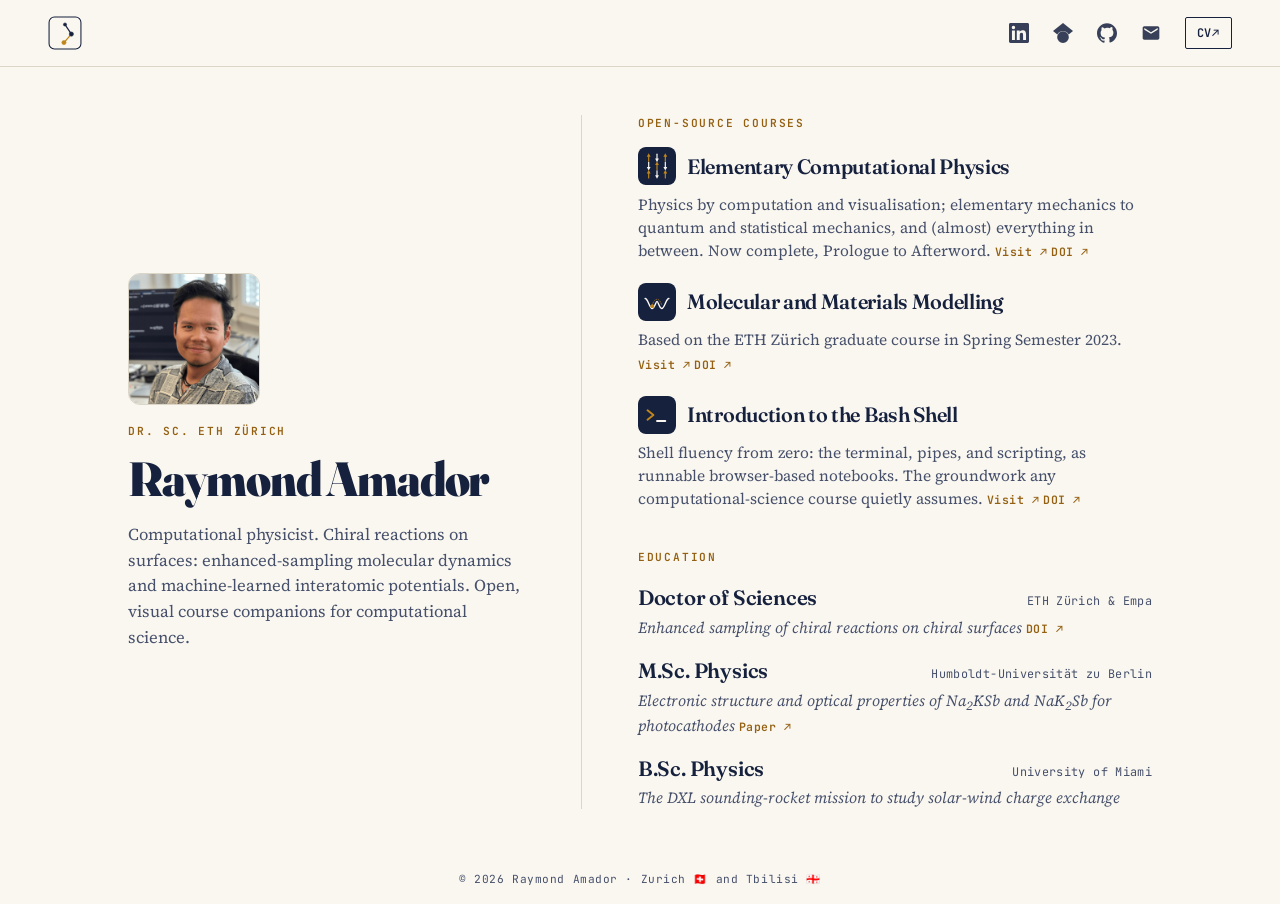
==== index.html @ 1c8e8910 "Education: dissertation DOI (ETH Research Collection) + the MSc-work paper (JPCM 2021)" ====
<!DOCTYPE html>
<html lang="en">
<head>
  <meta charset="utf-8">
  <meta name="viewport" content="width=device-width, initial-scale=1">
  <title>Raymond Amador — Computational Physicist (Dr. sc. ETH Zürich)</title>
  <meta name="description" content="Raymond Amador — computational physicist (Dr. sc. ETH Zürich), and author of open, visual course companions in computational science.">
  <meta name="author" content="Raymond Amador">
  <link rel="canonical" href="https://ramador.me/">

  <meta property="og:type" content="website">
  <meta property="og:title" content="Raymond Amador">
  <meta property="og:description" content="Computational physicist (Dr. sc. ETH Zürich), and author of open, visual course companions in computational science.">
  <meta property="og:url" content="https://ramador.me/">
  <meta property="og:image" content="https://ramador.me/portrait.jpg">
  <meta property="og:image:width" content="640">
  <meta property="og:image:height" content="640">
  <meta name="twitter:card" content="summary">

  <link rel="preconnect" href="https://fonts.googleapis.com">
  <link rel="preconnect" href="https://fonts.gstatic.com" crossorigin>
  <link href="https://fonts.googleapis.com/css2?family=Fraunces:opsz,wght@9..144,400;9..144,600;9..144,900&family=Source+Serif+4:opsz,wght@8..60,400;8..60,600&family=JetBrains+Mono:wght@500;600&display=swap" rel="stylesheet">

  <!-- Real favicon FILES, not a data: URI — Google's favicon crawler only
       fetches crawlable URLs, so an inline icon leaves search results with
       the generic globe. The 96px PNG is the multiple-of-48 size Google
       prefers; /favicon.ico is the zero-config fallback every crawler tries. -->
  <link rel="icon" href="/favicon.svg" type="image/svg+xml">
  <link rel="icon" href="/favicon-96.png" type="image/png" sizes="96x96">
  <link rel="icon" href="/favicon.ico" sizes="48x48 32x32 16x16">
  <link rel="apple-touch-icon" href="/apple-touch-icon.png">

  <link rel="stylesheet" href="style.css">

  <script type="application/ld+json">
  {
    "@context": "https://schema.org",
    "@type": "Person",
    "name": "Raymond Amador",
    "jobTitle": "Computational Physicist",
    "url": "https://ramador.me/",
    "image": "https://ramador.me/portrait.jpg",
    "description": "Computational physicist (Dr. sc. ETH Zürich) and author of open, interactive course companions in computational science.",
    "alumniOf": [
      { "@type": "CollegeOrUniversity", "name": "ETH Zürich" },
      { "@type": "CollegeOrUniversity", "name": "Humboldt-Universität zu Berlin" },
      { "@type": "CollegeOrUniversity", "name": "University of Miami" }
    ],
    "sameAs": [
      "https://www.linkedin.com/in/ramador09",
      "https://scholar.google.com/citations?user=wbPjP08AAAAJ",
      "https://github.com/ramador09"
    ]
  }
  </script>
</head>
<body>

  <!-- ============================== TOP BAR ============================= -->
  <header class="topbar">
    <a class="wordmark" href="/" aria-label="Home — Raymond Amador">
      <svg class="mark" viewBox="0 0 64 64" xmlns="http://www.w3.org/2000/svg" aria-hidden="true">
        <rect class="frame" x="2" y="2" width="60" height="60" rx="10"/>
        <line class="struct" x1="32" y1="16" x2="44" y2="34" stroke-width="2.4" stroke-linecap="round"/>
        <line class="amber" x1="44" y1="34" x2="30" y2="50" stroke-width="2.4" stroke-linecap="round"/>
        <circle class="struct" cx="32" cy="16" r="3"/>
        <circle class="struct" cx="44" cy="34" r="4"/>
        <circle class="amber" cx="30" cy="50" r="4"/>
      </svg>
    </a>
    <nav class="contact" aria-label="Contact and profiles">
      <a href="https://www.linkedin.com/in/ramador09/" aria-label="LinkedIn">
        <svg class="icon" viewBox="0 0 24 24" aria-hidden="true"><path d="M20.447 20.452h-3.554v-5.569c0-1.328-.027-3.037-1.852-3.037-1.853 0-2.136 1.445-2.136 2.939v5.667H9.351V9h3.414v1.561h.046c.477-.9 1.637-1.85 3.37-1.85 3.601 0 4.267 2.37 4.267 5.455v6.286zM5.337 7.433a2.062 2.062 0 0 1-2.063-2.065 2.064 2.064 0 1 1 2.063 2.065zm1.782 13.019H3.555V9h3.564v11.452zM22.225 0H1.771C.792 0 0 .774 0 1.729v20.542C0 23.227.792 24 1.771 24h20.451C23.2 24 24 23.227 24 22.271V1.729C24 .774 23.2 0 22.225 0h.002z"/></svg>
      </a>
      <a href="https://scholar.google.com/citations?user=wbPjP08AAAAJ&amp;hl=de" aria-label="Google Scholar">
        <svg class="icon" viewBox="0 0 24 24" aria-hidden="true"><path d="M5.242 13.769L0 9.5 12 0l12 9.5-5.242 4.269C17.548 11.249 14.978 9.5 12 9.5c-2.977 0-5.548 1.748-6.758 4.269zM12 10a7 7 0 1 0 0 14 7 7 0 0 0 0-14z"/></svg>
      </a>
      <a href="https://github.com/ramador09" aria-label="GitHub">
        <svg class="icon" viewBox="0 0 24 24" aria-hidden="true"><path d="M12 .297c-6.63 0-12 5.373-12 12 0 5.303 3.438 9.8 8.205 11.385.6.113.82-.258.82-.577 0-.285-.01-1.04-.015-2.04-3.338.724-4.042-1.61-4.042-1.61C4.422 18.07 3.633 17.7 3.633 17.7c-1.087-.744.084-.729.084-.729 1.205.084 1.838 1.236 1.838 1.236 1.07 1.835 2.809 1.305 3.495.998.108-.776.417-1.305.76-1.605-2.665-.305-5.467-1.334-5.467-5.931 0-1.311.469-2.381 1.236-3.221-.124-.303-.535-1.524.117-3.176 0 0 1.008-.322 3.301 1.23A11.509 11.509 0 0 1 12 5.803c1.02.005 2.047.138 3.006.404 2.291-1.552 3.297-1.23 3.297-1.23.653 1.653.242 2.874.118 3.176.77.84 1.235 1.911 1.235 3.221 0 4.609-2.807 5.624-5.479 5.921.43.372.823 1.102.823 2.222 0 1.606-.014 2.898-.014 3.293 0 .322.216.694.825.576C20.565 22.092 24 17.592 24 12.297c0-6.627-5.373-12-12-12"/></svg>
      </a>
      <a id="email-link" href="#" aria-label="Email">
        <svg class="icon" viewBox="0 0 24 24" aria-hidden="true"><path d="M20 4H4c-1.1 0-2 .9-2 2v12c0 1.1.9 2 2 2h16c1.1 0 2-.9 2-2V6c0-1.1-.9-2-2-2zm0 4l-8 5-8-5V6l8 5 8-5v2z"/></svg>
      </a>
      <a class="cv-link" href="cv.pdf">CV <span aria-hidden="true">↗</span></a>
    </nav>
  </header>

  <!-- =============================== STAGE ============================= -->
  <main class="stage">
    <div class="grid">

      <!-- ---- identity (left) ---- -->
      <section class="identity">
        <img class="portrait" src="portrait.jpg" width="640" height="640" alt="Portrait of Raymond Amador">
        <div>
          <p class="eyebrow">Dr.&nbsp;sc.&nbsp;ETH&nbsp;Zürich</p>
          <h1>Raymond Amador</h1>
        </div>
        <p class="lead">
          Computational physicist. Chiral reactions on surfaces: enhanced-sampling
          molecular dynamics and machine-learned interatomic potentials. Open, visual
          course companions for computational science.
        </p>
      </section>

      <!-- ---- work + education (right) ---- -->
      <section class="detail">

        <div class="block">
          <p class="eyebrow">Open-Source Courses</p>
          <ol class="work-list">
            <li class="work">
              <div class="work-head">
                <img class="work-logo" src="ecp-logo.svg" alt="Elementary Computational Physics course logo" width="64" height="64">
                <h2 class="work-title">
                  <a href="https://ramador.me/elementary-computational-physics-public/">Elementary Computational Physics</a>
                </h2>
              </div>
              <p class="work-desc">
                Physics by computation and visualisation; elementary mechanics to
                quantum and statistical mechanics, and (almost) everything in between.
                Now complete, Prologue to Afterword.
                <a class="inline-link" href="https://ramador.me/elementary-computational-physics-public/">Visit&nbsp;<span aria-hidden="true">↗</span></a>
                <a class="inline-link" href="https://doi.org/10.5281/zenodo.21418790">DOI&nbsp;<span aria-hidden="true">↗</span></a>
              </p>
            </li>
            <li class="work">
              <div class="work-head">
                <img class="work-logo" src="mmm-logo.svg" alt="Molecular and Materials Modelling course logo" width="64" height="64">
                <h2 class="work-title">
                  <a href="https://ramador.me/molecular-materials-modelling-public/">Molecular and Materials Modelling</a>
                </h2>
              </div>
              <p class="work-desc">
                Based on the ETH&nbsp;Zürich graduate course in Spring Semester&nbsp;2023.
                <a class="inline-link" href="https://ramador.me/molecular-materials-modelling-public/">Visit&nbsp;<span aria-hidden="true">↗</span></a>
                <a class="inline-link" href="https://doi.org/10.5281/zenodo.21418786">DOI&nbsp;<span aria-hidden="true">↗</span></a>
              </p>
            </li>
            <li class="work">
              <div class="work-head">
                <img class="work-logo" src="bash-logo.svg" alt="Introduction to the Bash Shell course logo" width="64" height="64">
                <h2 class="work-title">
                  <a href="https://ramador.me/bash-primer-public/">Introduction to the Bash Shell</a>
                </h2>
              </div>
              <p class="work-desc">
                Shell fluency from zero: the terminal, pipes, and scripting, as
                runnable browser-based notebooks. The groundwork any
                computational-science course quietly assumes.
                <a class="inline-link" href="https://ramador.me/bash-primer-public/">Visit&nbsp;<span aria-hidden="true">↗</span></a>
                <a class="inline-link" href="https://doi.org/10.5281/zenodo.21418788">DOI&nbsp;<span aria-hidden="true">↗</span></a>
              </p>
            </li>
          </ol>
        </div>

        <div class="block">
          <p class="eyebrow">Education</p>
          <ul class="edu-list">
            <li class="edu">
              <div class="edu-row">
                <span class="deg">Doctor of Sciences</span>
                <span class="inst">ETH&nbsp;Zürich &amp; Empa</span>
              </div>
              <p class="edu-note"><em>Enhanced sampling of chiral reactions on chiral surfaces</em>
                <a class="inline-link" href="https://doi.org/10.3929/ethz-c-000785904">DOI&nbsp;<span aria-hidden="true">↗</span></a></p>
            </li>
            <li class="edu">
              <div class="edu-row">
                <span class="deg">M.Sc. Physics</span>
                <span class="inst">Humboldt-Universität zu Berlin</span>
              </div>
              <p class="edu-note"><em>Electronic structure and optical properties of Na<sub>2</sub>KSb and NaK<sub>2</sub>Sb for photocathodes</em>
                <a class="inline-link" href="https://doi.org/10.1088/1361-648X/ac0e70">Paper&nbsp;<span aria-hidden="true">↗</span></a></p>
            </li>
            <li class="edu">
              <div class="edu-row">
                <span class="deg">B.Sc. Physics</span>
                <span class="inst">University of Miami</span>
              </div>
              <p class="edu-note"><em>The DXL sounding-rocket mission to study solar-wind charge exchange</em></p>
            </li>
          </ul>
        </div>

      </section>
    </div>
  </main>

  <footer class="footer">
    <p class="fineprint">&copy; 2026 Raymond Amador &middot; Zurich 🇨🇭 and Tbilisi 🇬🇪</p>
  </footer>

  <script>
    (function () {
      var user = "ray", domain = "ramador.me";
      var a = document.getElementById("email-link");
      if (a) { a.setAttribute("href", "mailto:" + user + "@" + domain); }
    })();
  </script>

  <!-- Privacy-friendly, cookieless analytics (GoatCounter) — GDPR-friendly, no
       cookies, no personal data. TO ACTIVATE: create a free account at
       https://www.goatcounter.com/ and claim the code "ramador" (so the endpoint
       below resolves). If that code is taken, register another and update the
       subdomain here. Until then this is a harmless no-op. -->
  <script data-goatcounter="https://ramador.goatcounter.com/count"
          async src="//gc.zgo.at/count.js"></script>
</body>
</html>
---- style.css ----
/* Raymond Amador — portfolio landing page.
   Single-screen, two-column layout. Shares the course books' identity:
   Fraunces (display), Source Serif 4 (body), JetBrains Mono (labels),
   ink #16213e + amber #c0851a on parchment #faf7f0. Light and dark. */

:root {
  --ink:        #16213e;
  --ink-soft:   #46506b;
  --accent:     #c0851a;   /* brand amber: icons, underlines, decoration */
  --accent-text:#946011;   /* deeper amber for small TEXT — WCAG AA on parchment */
  --paper:      #faf7f0;
  --hairline:   #dcd6c8;

  --display: 'Fraunces', 'Iowan Old Style', Georgia, serif;
  --body:    'Source Serif 4', 'Iowan Old Style', Georgia, serif;
  --mono:    'JetBrains Mono', 'SFMono-Regular', Menlo, Consolas, monospace;
}

@media (prefers-color-scheme: dark) {
  :root {
    --ink:      #ece6d8;
    --ink-soft: #9aa0b4;
    --accent:   #e0a93f;
    --accent-text:#e0a93f;   /* bright amber already passes on dark ink */
    --paper:    #11182b;
    --hairline: #2b3450;
  }
}

* { box-sizing: border-box; }
html { -webkit-text-size-adjust: 100%; }

body {
  margin: 0;
  min-height: 100vh;
  display: flex;
  flex-direction: column;
  background: var(--paper);
  color: var(--ink);
  font-family: var(--body);
  font-size: 1.0625rem;
  line-height: 1.6;
  font-optical-sizing: auto;
  -webkit-font-smoothing: antialiased;
  text-rendering: optimizeLegibility;
}

/* shared editorial label */
.eyebrow {
  font-family: var(--mono);
  font-weight: 600;
  font-size: 0.7rem;
  letter-spacing: 0.16em;
  text-transform: uppercase;
  color: var(--accent-text);
  margin: 0 0 0.9rem;
}

/* ============================ TOP BAR ============================== */
.topbar {
  display: flex;
  align-items: center;
  justify-content: space-between;
  padding: 1rem clamp(1.4rem, 5vw, 3rem);
  border-bottom: 1px solid var(--hairline);
}
.wordmark {
  display: inline-flex;
  align-items: center;
  text-decoration: none;
  line-height: 0;
}
.wordmark .mark {
  height: 34px;
  width: 34px;
  display: block;
  transition: opacity .18s ease;
}
/* The personal mark (double pendulum) adapts to the theme:
   light = thin ink outline frame + ink glyph; the amber bob stays amber. */
.wordmark .frame  { fill: none; stroke: var(--ink); stroke-width: 2; }
.wordmark .struct { fill: var(--ink); stroke: var(--ink); }
.wordmark .amber  { fill: var(--accent); stroke: var(--accent); }
.wordmark:hover .mark,
.wordmark:focus-visible .mark { opacity: 0.78; }
@media (prefers-color-scheme: dark) {
  /* dark = keep a filled badge (brand ink), glyph in the light foreground */
  .wordmark .frame { fill: #16213e; stroke: none; }
}
.contact { display: flex; align-items: center; gap: clamp(0.9rem, 2.4vw, 1.5rem); }
.contact a { color: var(--ink); text-decoration: none; display: inline-flex; align-items: center; transition: color .18s ease; }
.contact a:hover, .contact a:focus-visible { color: var(--accent); outline: none; }
.contact .icon { width: 20px; height: 20px; fill: currentColor; opacity: 0.85; }
.contact a:hover .icon { opacity: 1; }
.cv-link {
  font-family: var(--mono);
  font-size: 0.74rem;
  font-weight: 600;
  letter-spacing: 0.08em;
  text-transform: uppercase;
  color: var(--ink);
  text-decoration: none;
  padding: 0.45em 0.9em;
  border: 1.5px solid var(--ink);
  border-radius: 2px;
  transition: background-color .18s ease, color .18s ease, border-color .18s ease;
}
.cv-link:hover, .cv-link:focus-visible { background: var(--ink); color: var(--paper) !important; }

/* ============================== STAGE ============================= */
.stage {
  flex: 1 1 auto;
  display: flex;
  align-items: center;
  justify-content: center;
  padding: clamp(1.5rem, 4vw, 3rem) clamp(1.4rem, 5vw, 3rem);
}
.grid {
  width: 100%;
  max-width: 64rem;
  display: grid;
  grid-template-columns: minmax(0, 0.82fr) minmax(0, 1.18fr);
  gap: clamp(2rem, 5vw, 3.5rem);
  align-items: center;
}

/* ---- identity (left) ---- */
.identity { display: flex; flex-direction: column; gap: 1.1rem; }
.portrait {
  width: 132px;
  height: 132px;
  object-fit: cover;
  border-radius: 12px;
  border: 1px solid var(--hairline);
}
.identity h1 {
  font-family: var(--display);
  font-variation-settings: 'opsz' 144;
  font-weight: 900;
  font-size: clamp(2.1rem, 4.2vw, 3rem);
  line-height: 1.02;
  letter-spacing: -0.025em;
  margin: 0;
}
.lead {
  font-size: 1.04rem;
  line-height: 1.55;
  color: var(--ink-soft);
  margin: 0;
  max-width: 26rem;
}

/* ---- detail (right): work + education ---- */
.detail {
  display: flex;
  flex-direction: column;
  gap: clamp(1.6rem, 3.5vw, 2.4rem);
  border-left: 1px solid var(--hairline);
  padding-left: clamp(2rem, 5vw, 3.5rem);
}

.work-list, .edu-list { list-style: none; margin: 0; padding: 0; }
.work + .work { margin-top: 1.3rem; }

.work-head { display: flex; align-items: center; gap: 0.7rem; }
.work-logo { flex: none; width: 38px; height: 38px; border-radius: 8px; }
.work-title {
  font-family: var(--display);
  font-variation-settings: 'opsz' 60;
  font-weight: 600;
  font-size: 1.3rem;
  line-height: 1.12;
  letter-spacing: -0.015em;
  margin: 0;
}
.work-title a {
  color: var(--ink);
  text-decoration: none;
  background-image: linear-gradient(var(--accent), var(--accent));
  background-size: 0% 2px;
  background-repeat: no-repeat;
  background-position: 0 92%;
  transition: background-size .25s ease;
}
.work-title a:hover, .work-title a:focus-visible { background-size: 100% 2px; outline: none; }
.work-desc {
  color: var(--ink-soft);
  font-size: 0.97rem;
  line-height: 1.5;
  margin: 0.45rem 0 0;
}
.inline-link {
  font-family: var(--mono);
  font-size: 0.72rem;
  letter-spacing: 0.04em;
  white-space: nowrap;
  color: var(--accent-text);
  text-decoration: none;
  font-weight: 600;
}
.inline-link:hover { text-decoration: underline; }

.edu + .edu { margin-top: 0.95rem; }
.edu-row { display: flex; align-items: baseline; justify-content: space-between; gap: 1rem; flex-wrap: wrap; }
.deg {
  font-family: var(--display);
  font-variation-settings: 'opsz' 40;
  font-weight: 600;
  font-size: 1.3rem;
  letter-spacing: -0.01em;
}
.inst { font-family: var(--mono); font-size: 0.74rem; letter-spacing: 0.03em; color: var(--ink-soft); }
.edu-note { color: var(--ink-soft); margin: 0.15rem 0 0; font-size: 0.97rem; line-height: 1.4; }
.edu-note em { font-style: italic; }

/* ============================== FOOTER =========================== */
.footer { padding: 0.9rem clamp(1.4rem, 5vw, 3rem); }
.fineprint {
  font-family: var(--mono);
  font-size: 0.7rem;
  letter-spacing: 0.05em;
  color: var(--ink-soft);
  margin: 0;
  text-align: center;
}

a:focus-visible { outline: 2px solid var(--accent); outline-offset: 3px; border-radius: 1px; }

/* ---- narrow screens: stack, allow natural scrolling ---- */
@media (max-width: 54rem) {
  .grid { grid-template-columns: 1fr; gap: 2rem; }
  .detail { border-left: 0; padding-left: 0; }
  .lead { max-width: none; }
  .stage { align-items: flex-start; }
}
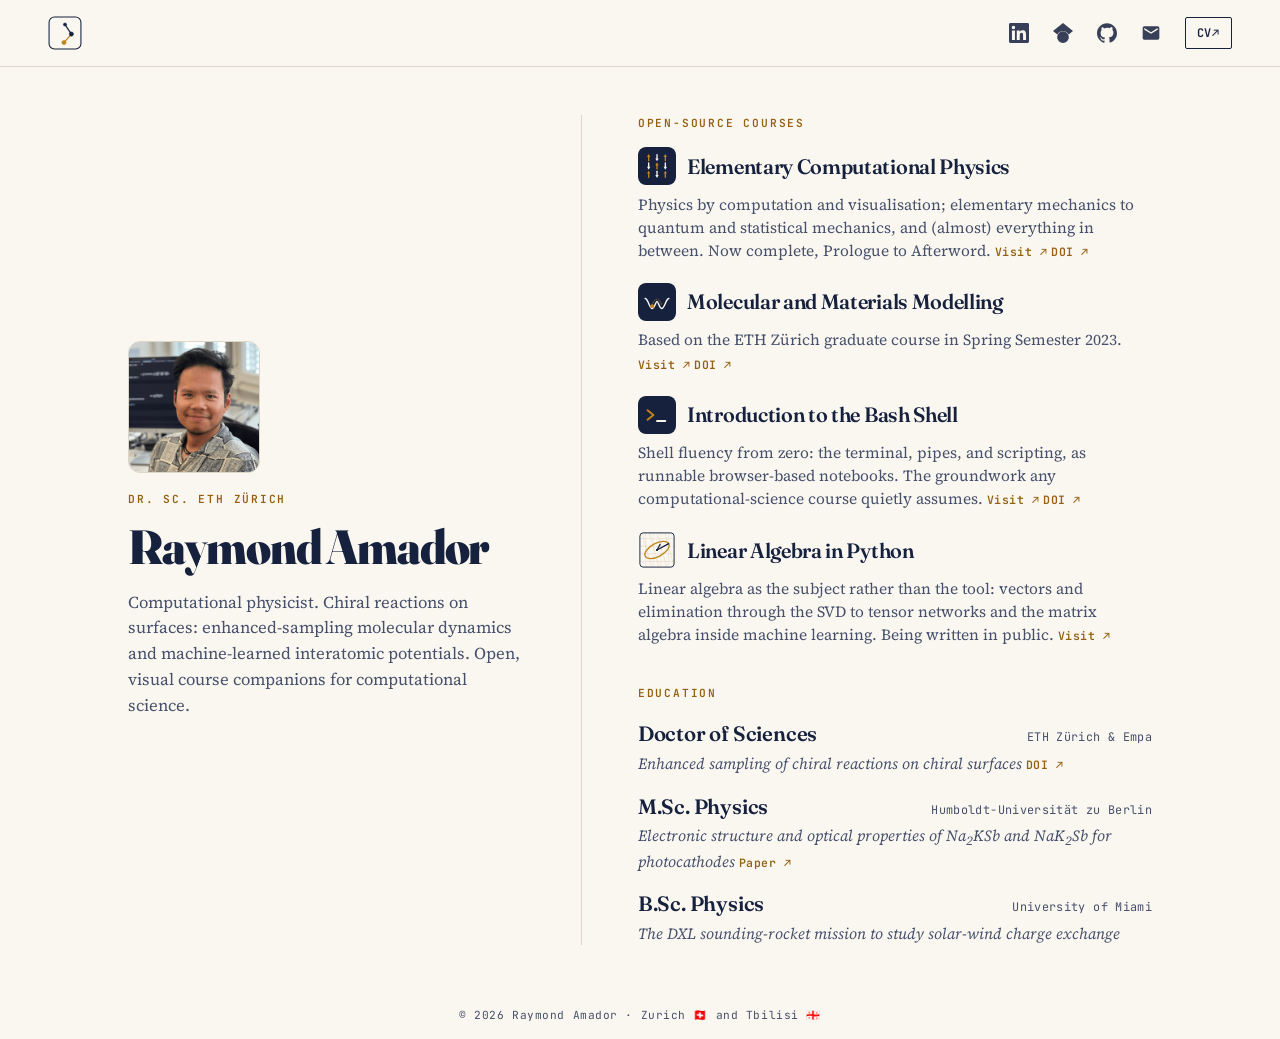
==== commit 15259777: "Add Linear Algebra in Python as the fourth course Card links to the live site; no DOI link yet, sinc" ====
--- a/index.html
+++ b/index.html
@@ -152,6 +152,20 @@
                 <a class="inline-link" href="https://doi.org/10.5281/zenodo.21418788">DOI&nbsp;<span aria-hidden="true">↗</span></a>
               </p>
             </li>
+            <li class="work">
+              <div class="work-head">
+                <img class="work-logo" src="lap-logo.svg" alt="Linear Algebra in Python course logo" width="64" height="64">
+                <h2 class="work-title">
+                  <a href="https://ramador.me/linear-algebra-in-python-public/">Linear Algebra in Python</a>
+                </h2>
+              </div>
+              <p class="work-desc">
+                Linear algebra as the subject rather than the tool: vectors and
+                elimination through the SVD to tensor networks and the matrix
+                algebra inside machine learning. Being written in public.
+                <a class="inline-link" href="https://ramador.me/linear-algebra-in-python-public/">Visit&nbsp;<span aria-hidden="true">↗</span></a>
+              </p>
+            </li>
           </ol>
         </div>
 
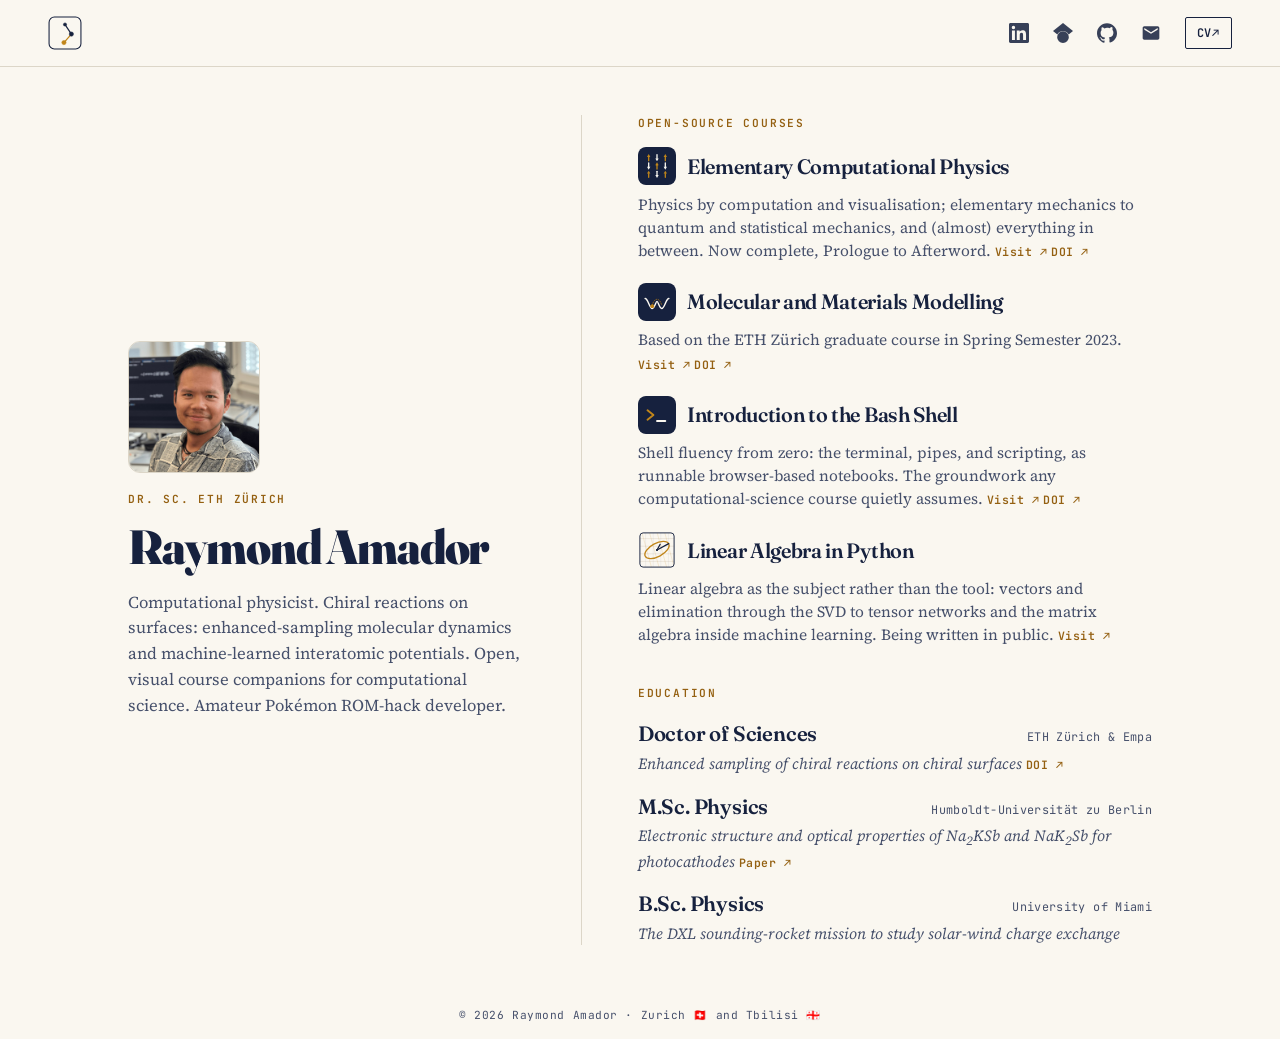
==== commit 2713eca0: "Bio: amateur Pokémon ROM-hack developer A fourth fragment on the lead, in the same staccato register" ====
--- a/index.html
+++ b/index.html
@@ -99,7 +99,8 @@
         <p class="lead">
           Computational physicist. Chiral reactions on surfaces: enhanced-sampling
           molecular dynamics and machine-learned interatomic potentials. Open, visual
-          course companions for computational science.
+          course companions for computational science. Amateur Pokémon
+          ROM-hack developer.
         </p>
       </section>
 
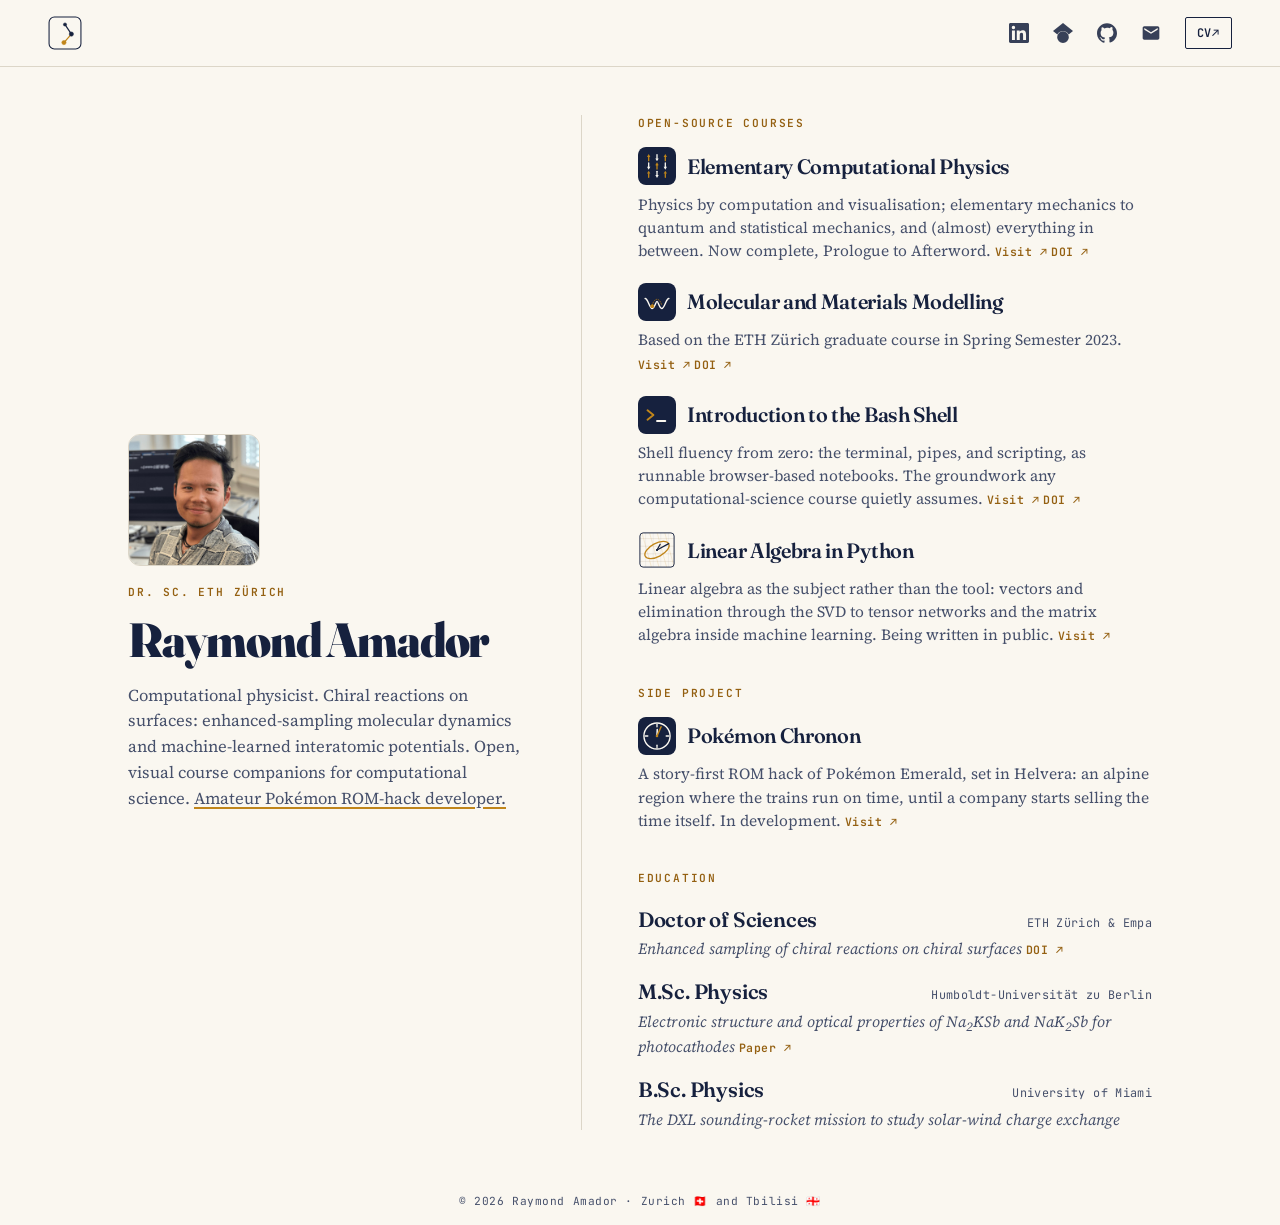
==== commit a90b1d03: "Pokémon Chronon joins the site: project page, side-project card, clock mark /chronon/ is an editoria" ====
--- a/index.html
+++ b/index.html
@@ -99,8 +99,8 @@
         <p class="lead">
           Computational physicist. Chiral reactions on surfaces: enhanced-sampling
           molecular dynamics and machine-learned interatomic potentials. Open, visual
-          course companions for computational science. Amateur Pokémon
-          ROM-hack developer.
+          course companions for computational science.
+          <a href="/chronon/">Amateur Pokémon ROM-hack developer.</a>
         </p>
       </section>
 
@@ -165,6 +165,26 @@
                 elimination through the SVD to tensor networks and the matrix
                 algebra inside machine learning. Being written in public.
                 <a class="inline-link" href="https://ramador.me/linear-algebra-in-python-public/">Visit&nbsp;<span aria-hidden="true">↗</span></a>
+              </p>
+            </li>
+          </ol>
+        </div>
+
+        <div class="block">
+          <p class="eyebrow">Side Project</p>
+          <ol class="work-list">
+            <li class="work">
+              <div class="work-head">
+                <img class="work-logo" src="chronon-logo.svg" alt="Pokémon Chronon project logo: a station clock reading four minutes past twelve" width="64" height="64">
+                <h2 class="work-title">
+                  <a href="/chronon/">Pokémon Chronon</a>
+                </h2>
+              </div>
+              <p class="work-desc">
+                A story-first ROM hack of Pokémon Emerald, set in Helvera: an
+                alpine region where the trains run on time, until a company
+                starts selling the time itself. In development.
+                <a class="inline-link" href="/chronon/">Visit&nbsp;<span aria-hidden="true">↗</span></a>
               </p>
             </li>
           </ol>
--- a/style.css
+++ b/style.css
@@ -226,6 +226,116 @@
 
 a:focus-visible { outline: 2px solid var(--accent); outline-offset: 3px; border-radius: 1px; }
 
+/* a link inside the lead stays quiet: ink text, amber underline on rest */
+.lead a {
+  color: inherit;
+  text-decoration: underline;
+  text-decoration-color: var(--accent);
+  text-decoration-thickness: 1.5px;
+  text-underline-offset: 3px;
+  transition: color .18s ease;
+}
+.lead a:hover, .lead a:focus-visible { color: var(--accent-text); }
+
+/* ======================= PROJECT PAGE (chronon) ==================== */
+/* A scrolling editorial column, unlike the single-screen home. Same voice:
+   Fraunces display, mono captions, hairline rules, one amber accent. */
+.page {
+  flex: 1 1 auto;
+  width: 100%;
+  max-width: 46rem;
+  margin: 0 auto;
+  padding: clamp(2rem, 5vw, 3.2rem) clamp(1.4rem, 5vw, 3rem) 3.5rem;
+}
+.page h1 {
+  font-family: var(--display);
+  font-variation-settings: 'opsz' 144;
+  font-weight: 900;
+  font-size: clamp(2.2rem, 5vw, 3.2rem);
+  line-height: 1.02;
+  letter-spacing: -0.025em;
+  margin: 0 0 1rem;
+}
+.page .lead { max-width: 38rem; font-size: 1.1rem; }
+.prose h2 {
+  font-family: var(--display);
+  font-variation-settings: 'opsz' 60;
+  font-weight: 600;
+  font-size: 1.45rem;
+  letter-spacing: -0.015em;
+  line-height: 1.15;
+  margin: 2.6rem 0 0.7rem;
+}
+.prose p { color: var(--ink-soft); margin: 0.7rem 0; max-width: 40rem; }
+.prose strong { color: var(--ink); font-weight: 600; }
+
+/* pixel art is shown pixelated on purpose — scaling it smooth would be a lie */
+.shot { margin: 1.8rem 0; }
+.shot img {
+  display: block;
+  width: 100%;
+  height: auto;
+  border: 1px solid var(--hairline);
+  border-radius: 10px;
+  image-rendering: pixelated;
+}
+.shot figcaption {
+  font-family: var(--mono);
+  font-size: 0.72rem;
+  letter-spacing: 0.03em;
+  line-height: 1.55;
+  color: var(--ink-soft);
+  margin-top: 0.55rem;
+}
+.shot-grid {
+  display: grid;
+  grid-template-columns: 1fr 1fr;
+  gap: 1.4rem;
+  margin: 1.8rem 0;
+}
+.shot-grid .shot { margin: 0; }
+
+/* the numbers strip: measured from the repository, not typed */
+.stats {
+  display: flex;
+  flex-wrap: wrap;
+  gap: clamp(1.2rem, 4vw, 2.6rem);
+  padding: 1.1rem 0;
+  margin: 1.6rem 0 0.4rem;
+  border-top: 1px solid var(--hairline);
+  border-bottom: 1px solid var(--hairline);
+}
+.stat { display: flex; flex-direction: column; gap: 0.1rem; }
+.stat b {
+  font-family: var(--display);
+  font-variation-settings: 'opsz' 60;
+  font-weight: 900;
+  font-size: 1.55rem;
+  line-height: 1;
+  letter-spacing: -0.02em;
+  color: var(--ink);
+}
+.stat span {
+  font-family: var(--mono);
+  font-size: 0.68rem;
+  letter-spacing: 0.12em;
+  text-transform: uppercase;
+  color: var(--ink-soft);
+}
+.stats-note {
+  font-family: var(--mono);
+  font-size: 0.7rem;
+  letter-spacing: 0.03em;
+  color: var(--ink-soft);
+  margin: 0.4rem 0 0;
+}
+
+.page .fineprint { text-align: left; margin-top: 2.8rem; line-height: 1.6; }
+
+@media (max-width: 40rem) {
+  .shot-grid { grid-template-columns: 1fr; }
+}
+
 /* ---- narrow screens: stack, allow natural scrolling ---- */
 @media (max-width: 54rem) {
   .grid { grid-template-columns: 1fr; gap: 2rem; }
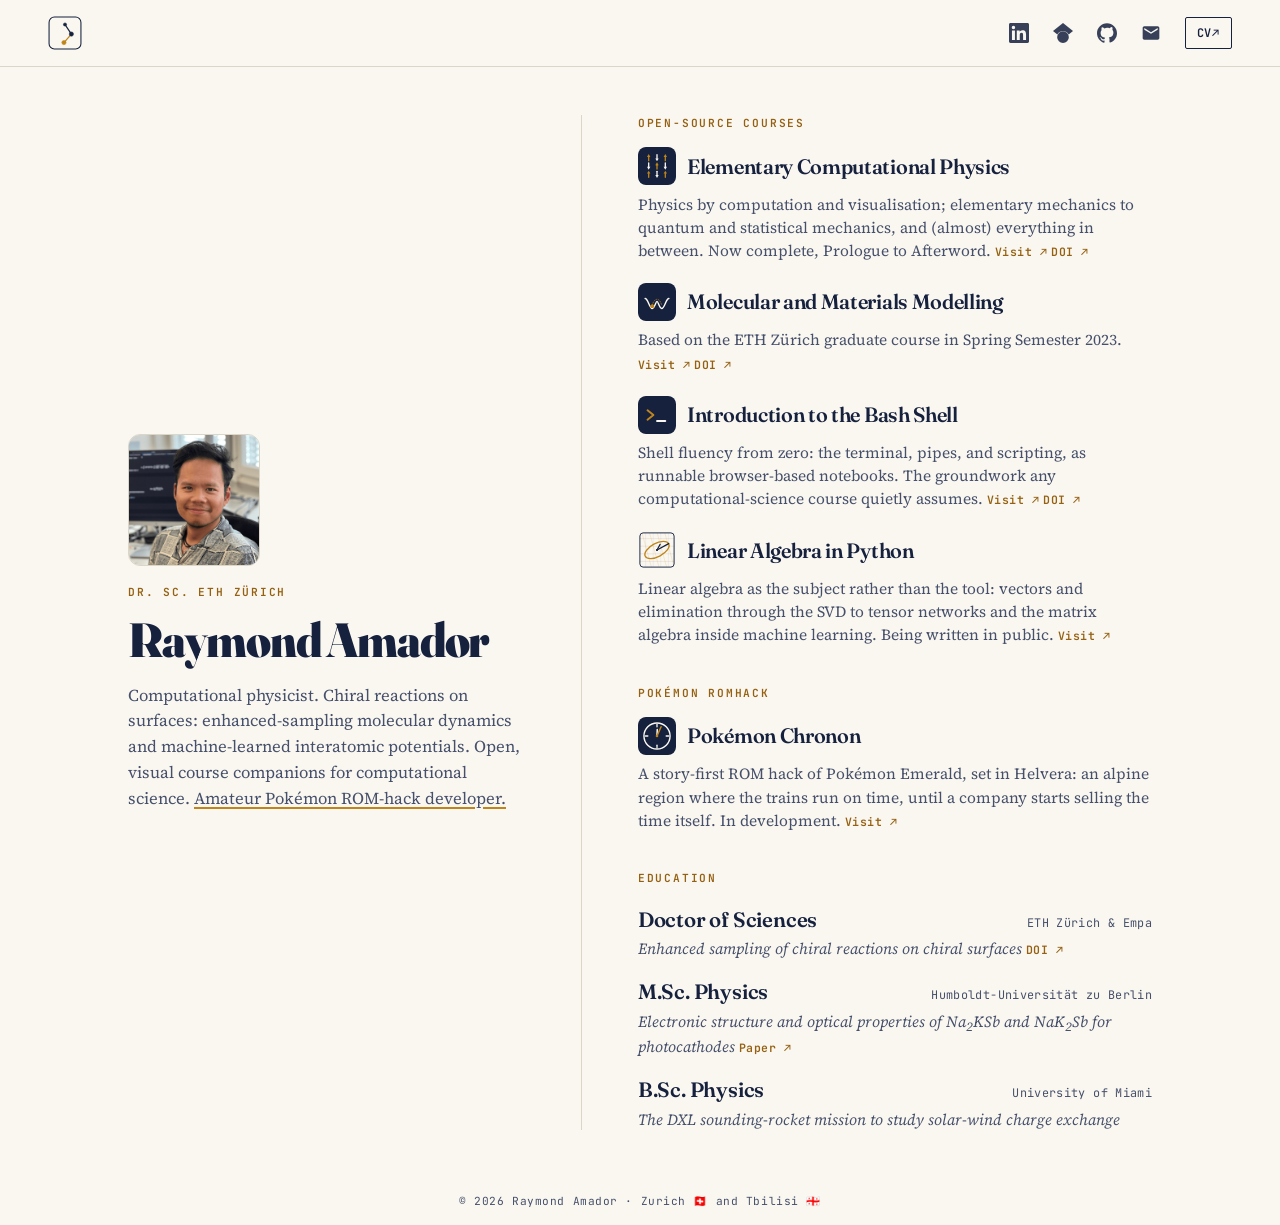
==== commit bee9ec5f: "Eyebrow: "Side Project" -> "Pokémon Romhack" (homepage card + project page)" ====
--- a/index.html
+++ b/index.html
@@ -171,7 +171,7 @@
         </div>
 
         <div class="block">
-          <p class="eyebrow">Side Project</p>
+          <p class="eyebrow">Pokémon Romhack</p>
           <ol class="work-list">
             <li class="work">
               <div class="work-head">
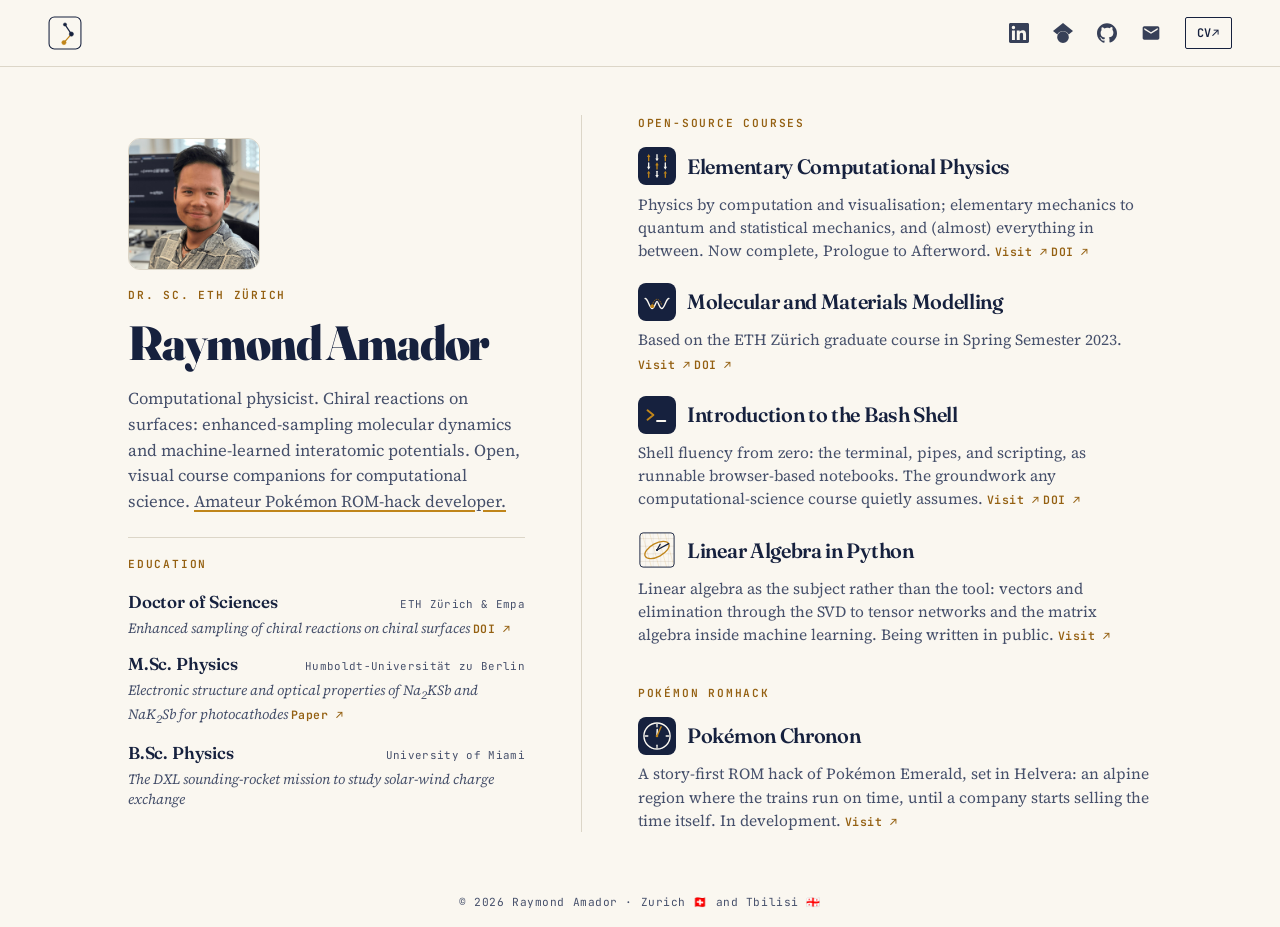
==== commit 16f41a66: "Site: education under the bio, Turicum grows a skyline, references go quiet The Education block move" ====
--- a/index.html
+++ b/index.html
@@ -102,95 +102,8 @@
           course companions for computational science.
           <a href="/chronon/">Amateur Pokémon ROM-hack developer.</a>
         </p>
-      </section>
-
-      <!-- ---- work + education (right) ---- -->
-      <section class="detail">
-
-        <div class="block">
-          <p class="eyebrow">Open-Source Courses</p>
-          <ol class="work-list">
-            <li class="work">
-              <div class="work-head">
-                <img class="work-logo" src="ecp-logo.svg" alt="Elementary Computational Physics course logo" width="64" height="64">
-                <h2 class="work-title">
-                  <a href="https://ramador.me/elementary-computational-physics-public/">Elementary Computational Physics</a>
-                </h2>
-              </div>
-              <p class="work-desc">
-                Physics by computation and visualisation; elementary mechanics to
-                quantum and statistical mechanics, and (almost) everything in between.
-                Now complete, Prologue to Afterword.
-                <a class="inline-link" href="https://ramador.me/elementary-computational-physics-public/">Visit&nbsp;<span aria-hidden="true">↗</span></a>
-                <a class="inline-link" href="https://doi.org/10.5281/zenodo.21418790">DOI&nbsp;<span aria-hidden="true">↗</span></a>
-              </p>
-            </li>
-            <li class="work">
-              <div class="work-head">
-                <img class="work-logo" src="mmm-logo.svg" alt="Molecular and Materials Modelling course logo" width="64" height="64">
-                <h2 class="work-title">
-                  <a href="https://ramador.me/molecular-materials-modelling-public/">Molecular and Materials Modelling</a>
-                </h2>
-              </div>
-              <p class="work-desc">
-                Based on the ETH&nbsp;Zürich graduate course in Spring Semester&nbsp;2023.
-                <a class="inline-link" href="https://ramador.me/molecular-materials-modelling-public/">Visit&nbsp;<span aria-hidden="true">↗</span></a>
-                <a class="inline-link" href="https://doi.org/10.5281/zenodo.21418786">DOI&nbsp;<span aria-hidden="true">↗</span></a>
-              </p>
-            </li>
-            <li class="work">
-              <div class="work-head">
-                <img class="work-logo" src="bash-logo.svg" alt="Introduction to the Bash Shell course logo" width="64" height="64">
-                <h2 class="work-title">
-                  <a href="https://ramador.me/bash-primer-public/">Introduction to the Bash Shell</a>
-                </h2>
-              </div>
-              <p class="work-desc">
-                Shell fluency from zero: the terminal, pipes, and scripting, as
-                runnable browser-based notebooks. The groundwork any
-                computational-science course quietly assumes.
-                <a class="inline-link" href="https://ramador.me/bash-primer-public/">Visit&nbsp;<span aria-hidden="true">↗</span></a>
-                <a class="inline-link" href="https://doi.org/10.5281/zenodo.21418788">DOI&nbsp;<span aria-hidden="true">↗</span></a>
-              </p>
-            </li>
-            <li class="work">
-              <div class="work-head">
-                <img class="work-logo" src="lap-logo.svg" alt="Linear Algebra in Python course logo" width="64" height="64">
-                <h2 class="work-title">
-                  <a href="https://ramador.me/linear-algebra-in-python-public/">Linear Algebra in Python</a>
-                </h2>
-              </div>
-              <p class="work-desc">
-                Linear algebra as the subject rather than the tool: vectors and
-                elimination through the SVD to tensor networks and the matrix
-                algebra inside machine learning. Being written in public.
-                <a class="inline-link" href="https://ramador.me/linear-algebra-in-python-public/">Visit&nbsp;<span aria-hidden="true">↗</span></a>
-              </p>
-            </li>
-          </ol>
-        </div>
-
-        <div class="block">
-          <p class="eyebrow">Pokémon Romhack</p>
-          <ol class="work-list">
-            <li class="work">
-              <div class="work-head">
-                <img class="work-logo" src="chronon-logo.svg" alt="Pokémon Chronon project logo: a station clock reading four minutes past twelve" width="64" height="64">
-                <h2 class="work-title">
-                  <a href="/chronon/">Pokémon Chronon</a>
-                </h2>
-              </div>
-              <p class="work-desc">
-                A story-first ROM hack of Pokémon Emerald, set in Helvera: an
-                alpine region where the trains run on time, until a company
-                starts selling the time itself. In development.
-                <a class="inline-link" href="/chronon/">Visit&nbsp;<span aria-hidden="true">↗</span></a>
-              </p>
-            </li>
-          </ol>
-        </div>
-
-        <div class="block">
+
+        <div class="block edu-block">
           <p class="eyebrow">Education</p>
           <ul class="edu-list">
             <li class="edu">
@@ -217,6 +130,93 @@
               <p class="edu-note"><em>The DXL sounding-rocket mission to study solar-wind charge exchange</em></p>
             </li>
           </ul>
+        </div>
+      </section>
+
+      <!-- ---- work + education (right) ---- -->
+      <section class="detail">
+
+        <div class="block">
+          <p class="eyebrow">Open-Source Courses</p>
+          <ol class="work-list">
+            <li class="work">
+              <div class="work-head">
+                <img class="work-logo" src="ecp-logo.svg" alt="Elementary Computational Physics course logo" width="64" height="64">
+                <h2 class="work-title">
+                  <a href="https://ramador.me/elementary-computational-physics-public/">Elementary Computational Physics</a>
+                </h2>
+              </div>
+              <p class="work-desc">
+                Physics by computation and visualisation; elementary mechanics to
+                quantum and statistical mechanics, and (almost) everything in between.
+                Now complete, Prologue to Afterword.
+                <a class="inline-link" href="https://ramador.me/elementary-computational-physics-public/">Visit&nbsp;<span aria-hidden="true">↗</span></a>
+                <a class="inline-link" href="https://doi.org/10.5281/zenodo.21418790">DOI&nbsp;<span aria-hidden="true">↗</span></a>
+              </p>
+            </li>
+            <li class="work">
+              <div class="work-head">
+                <img class="work-logo" src="mmm-logo.svg" alt="Molecular and Materials Modelling course logo" width="64" height="64">
+                <h2 class="work-title">
+                  <a href="https://ramador.me/molecular-materials-modelling-public/">Molecular and Materials Modelling</a>
+                </h2>
+              </div>
+              <p class="work-desc">
+                Based on the ETH&nbsp;Zürich graduate course in Spring Semester&nbsp;2023.
+                <a class="inline-link" href="https://ramador.me/molecular-materials-modelling-public/">Visit&nbsp;<span aria-hidden="true">↗</span></a>
+                <a class="inline-link" href="https://doi.org/10.5281/zenodo.21418786">DOI&nbsp;<span aria-hidden="true">↗</span></a>
+              </p>
+            </li>
+            <li class="work">
+              <div class="work-head">
+                <img class="work-logo" src="bash-logo.svg" alt="Introduction to the Bash Shell course logo" width="64" height="64">
+                <h2 class="work-title">
+                  <a href="https://ramador.me/bash-primer-public/">Introduction to the Bash Shell</a>
+                </h2>
+              </div>
+              <p class="work-desc">
+                Shell fluency from zero: the terminal, pipes, and scripting, as
+                runnable browser-based notebooks. The groundwork any
+                computational-science course quietly assumes.
+                <a class="inline-link" href="https://ramador.me/bash-primer-public/">Visit&nbsp;<span aria-hidden="true">↗</span></a>
+                <a class="inline-link" href="https://doi.org/10.5281/zenodo.21418788">DOI&nbsp;<span aria-hidden="true">↗</span></a>
+              </p>
+            </li>
+            <li class="work">
+              <div class="work-head">
+                <img class="work-logo" src="lap-logo.svg" alt="Linear Algebra in Python course logo" width="64" height="64">
+                <h2 class="work-title">
+                  <a href="https://ramador.me/linear-algebra-in-python-public/">Linear Algebra in Python</a>
+                </h2>
+              </div>
+              <p class="work-desc">
+                Linear algebra as the subject rather than the tool: vectors and
+                elimination through the SVD to tensor networks and the matrix
+                algebra inside machine learning. Being written in public.
+                <a class="inline-link" href="https://ramador.me/linear-algebra-in-python-public/">Visit&nbsp;<span aria-hidden="true">↗</span></a>
+              </p>
+            </li>
+          </ol>
+        </div>
+
+        <div class="block">
+          <p class="eyebrow">Pokémon Romhack</p>
+          <ol class="work-list">
+            <li class="work">
+              <div class="work-head">
+                <img class="work-logo" src="chronon-logo.svg" alt="Pokémon Chronon project logo: a station clock reading four minutes past twelve" width="64" height="64">
+                <h2 class="work-title">
+                  <a href="/chronon/">Pokémon Chronon</a>
+                </h2>
+              </div>
+              <p class="work-desc">
+                A story-first ROM hack of Pokémon Emerald, set in Helvera: an
+                alpine region where the trains run on time, until a company
+                starts selling the time itself. In development.
+                <a class="inline-link" href="/chronon/">Visit&nbsp;<span aria-hidden="true">↗</span></a>
+              </p>
+            </li>
+          </ol>
         </div>
 
       </section>
--- a/style.css
+++ b/style.css
@@ -150,6 +150,19 @@
   max-width: 26rem;
 }
 
+/* education under the bio: same vocabulary, quieter scale. In the narrow
+   identity column the full 1.3rem degree lines shouted; a hairline rule
+   separates it from the lead and the degrees drop half a step. */
+.edu-block {
+  border-top: 1px solid var(--hairline);
+  padding-top: 1.1rem;
+  margin-top: 0.3rem;
+}
+.edu-block .deg { font-size: 1.08rem; }
+.edu-block .inst { font-size: 0.68rem; }
+.edu-block .edu-note { font-size: 0.88rem; line-height: 1.45; }
+.edu-block .edu + .edu { margin-top: 0.7rem; }
+
 /* ---- detail (right): work + education ---- */
 .detail {
   display: flex;
@@ -294,6 +307,7 @@
   margin: 1.8rem 0;
 }
 .shot-grid .shot { margin: 0; }
+.shot--narrow { max-width: 22rem; }
 
 /* the numbers strip: measured from the repository, not typed */
 .stats {
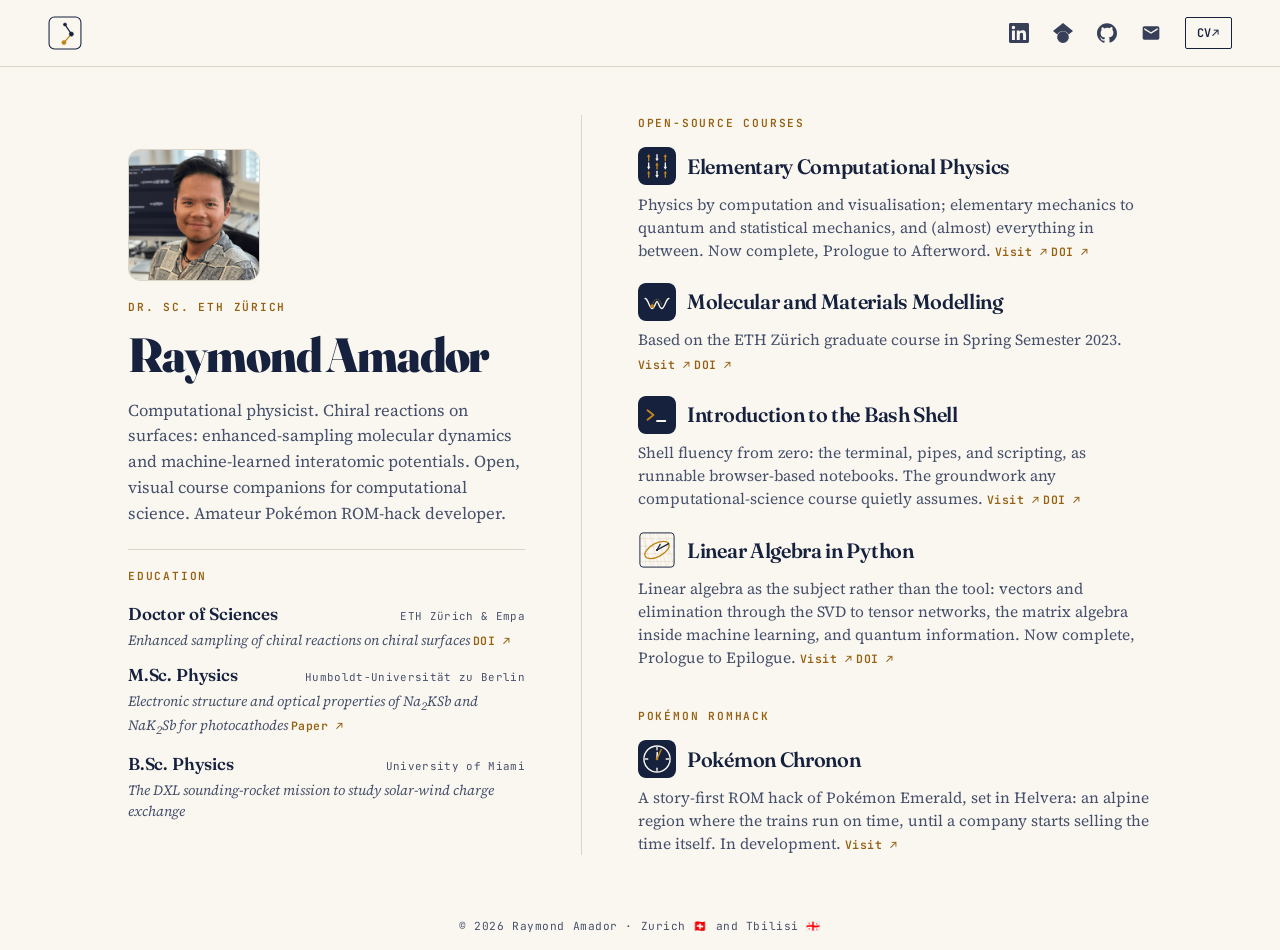
==== commit a69b0796: "LAP card: course complete, quantum information named, DOI linked The card still said 'Being written " ====
--- a/index.html
+++ b/index.html
@@ -191,9 +191,11 @@
               </div>
               <p class="work-desc">
                 Linear algebra as the subject rather than the tool: vectors and
-                elimination through the SVD to tensor networks and the matrix
-                algebra inside machine learning. Being written in public.
+                elimination through the SVD to tensor networks, the matrix
+                algebra inside machine learning, and quantum information.
+                Now complete, Prologue to Epilogue.
                 <a class="inline-link" href="https://ramador.me/linear-algebra-in-python-public/">Visit&nbsp;<span aria-hidden="true">↗</span></a>
+                <a class="inline-link" href="https://doi.org/10.5281/zenodo.21841151">DOI&nbsp;<span aria-hidden="true">↗</span></a>
               </p>
             </li>
           </ol>
--- a/style.css
+++ b/style.css
@@ -239,16 +239,23 @@
 
 a:focus-visible { outline: 2px solid var(--accent); outline-offset: 3px; border-radius: 1px; }
 
-/* a link inside the lead stays quiet: ink text, amber underline on rest */
+/* A link inside the lead carries NO underline at rest. The bio is four
+   equal fragments and an underline made the fourth one shout — it read as
+   the most important thing about the person, which it is not. The link
+   still exists; it just waits to be found. The underline returns on hover
+   so the affordance is there the moment a cursor is. */
 .lead a {
   color: inherit;
-  text-decoration: underline;
+  text-decoration: none;
   text-decoration-color: var(--accent);
   text-decoration-thickness: 1.5px;
   text-underline-offset: 3px;
   transition: color .18s ease;
 }
-.lead a:hover, .lead a:focus-visible { color: var(--accent-text); }
+.lead a:hover, .lead a:focus-visible {
+  color: var(--accent-text);
+  text-decoration: underline;
+}
 
 /* ======================= PROJECT PAGE (chronon) ==================== */
 /* A scrolling editorial column, unlike the single-screen home. Same voice:
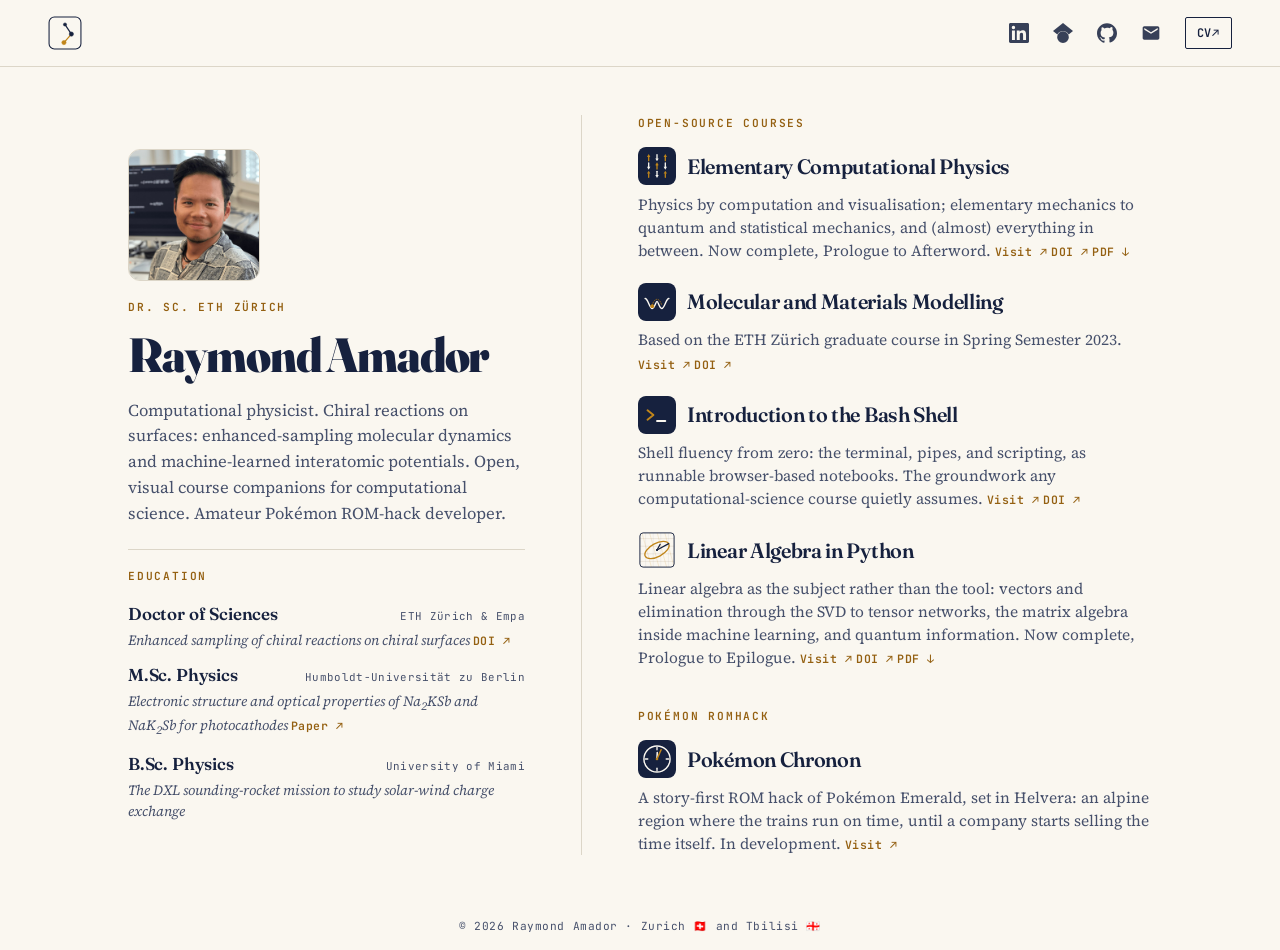
==== commit c909cebe: "Homepage: link the typeset PDF editions Both Elementary Computational Physics and Linear Algebra in " ====
--- a/index.html
+++ b/index.html
@@ -152,6 +152,7 @@
                 Now complete, Prologue to Afterword.
                 <a class="inline-link" href="https://ramador.me/elementary-computational-physics-public/">Visit&nbsp;<span aria-hidden="true">↗</span></a>
                 <a class="inline-link" href="https://doi.org/10.5281/zenodo.21418790">DOI&nbsp;<span aria-hidden="true">↗</span></a>
+                <a class="inline-link" href="https://github.com/ramador09/elementary-computational-physics-public/releases/latest/download/elementary-computational-physics.pdf">PDF&nbsp;<span aria-hidden="true">↓</span></a>
               </p>
             </li>
             <li class="work">
@@ -196,6 +197,7 @@
                 Now complete, Prologue to Epilogue.
                 <a class="inline-link" href="https://ramador.me/linear-algebra-in-python-public/">Visit&nbsp;<span aria-hidden="true">↗</span></a>
                 <a class="inline-link" href="https://doi.org/10.5281/zenodo.21841151">DOI&nbsp;<span aria-hidden="true">↗</span></a>
+                <a class="inline-link" href="https://github.com/ramador09/linear-algebra-in-python-public/releases/latest/download/linear-algebra-in-python.pdf">PDF&nbsp;<span aria-hidden="true">↓</span></a>
               </p>
             </li>
           </ol>
